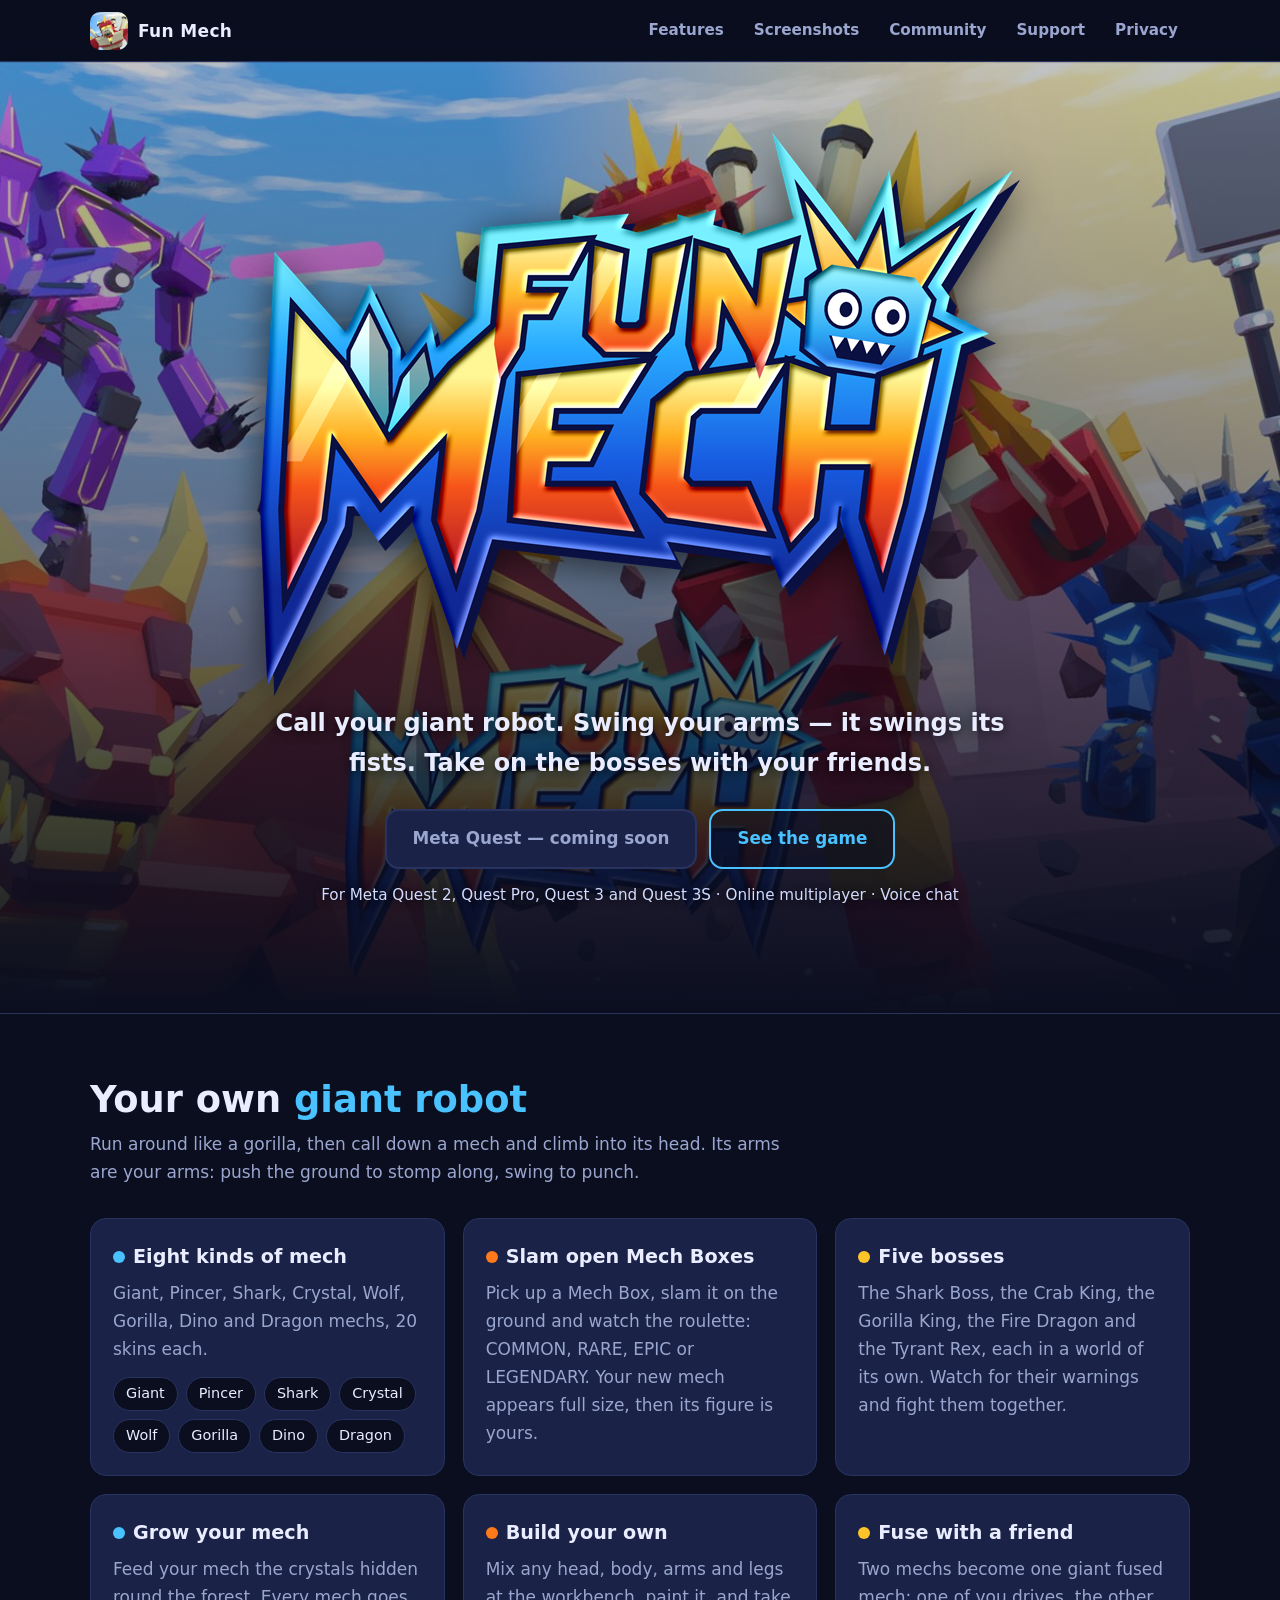
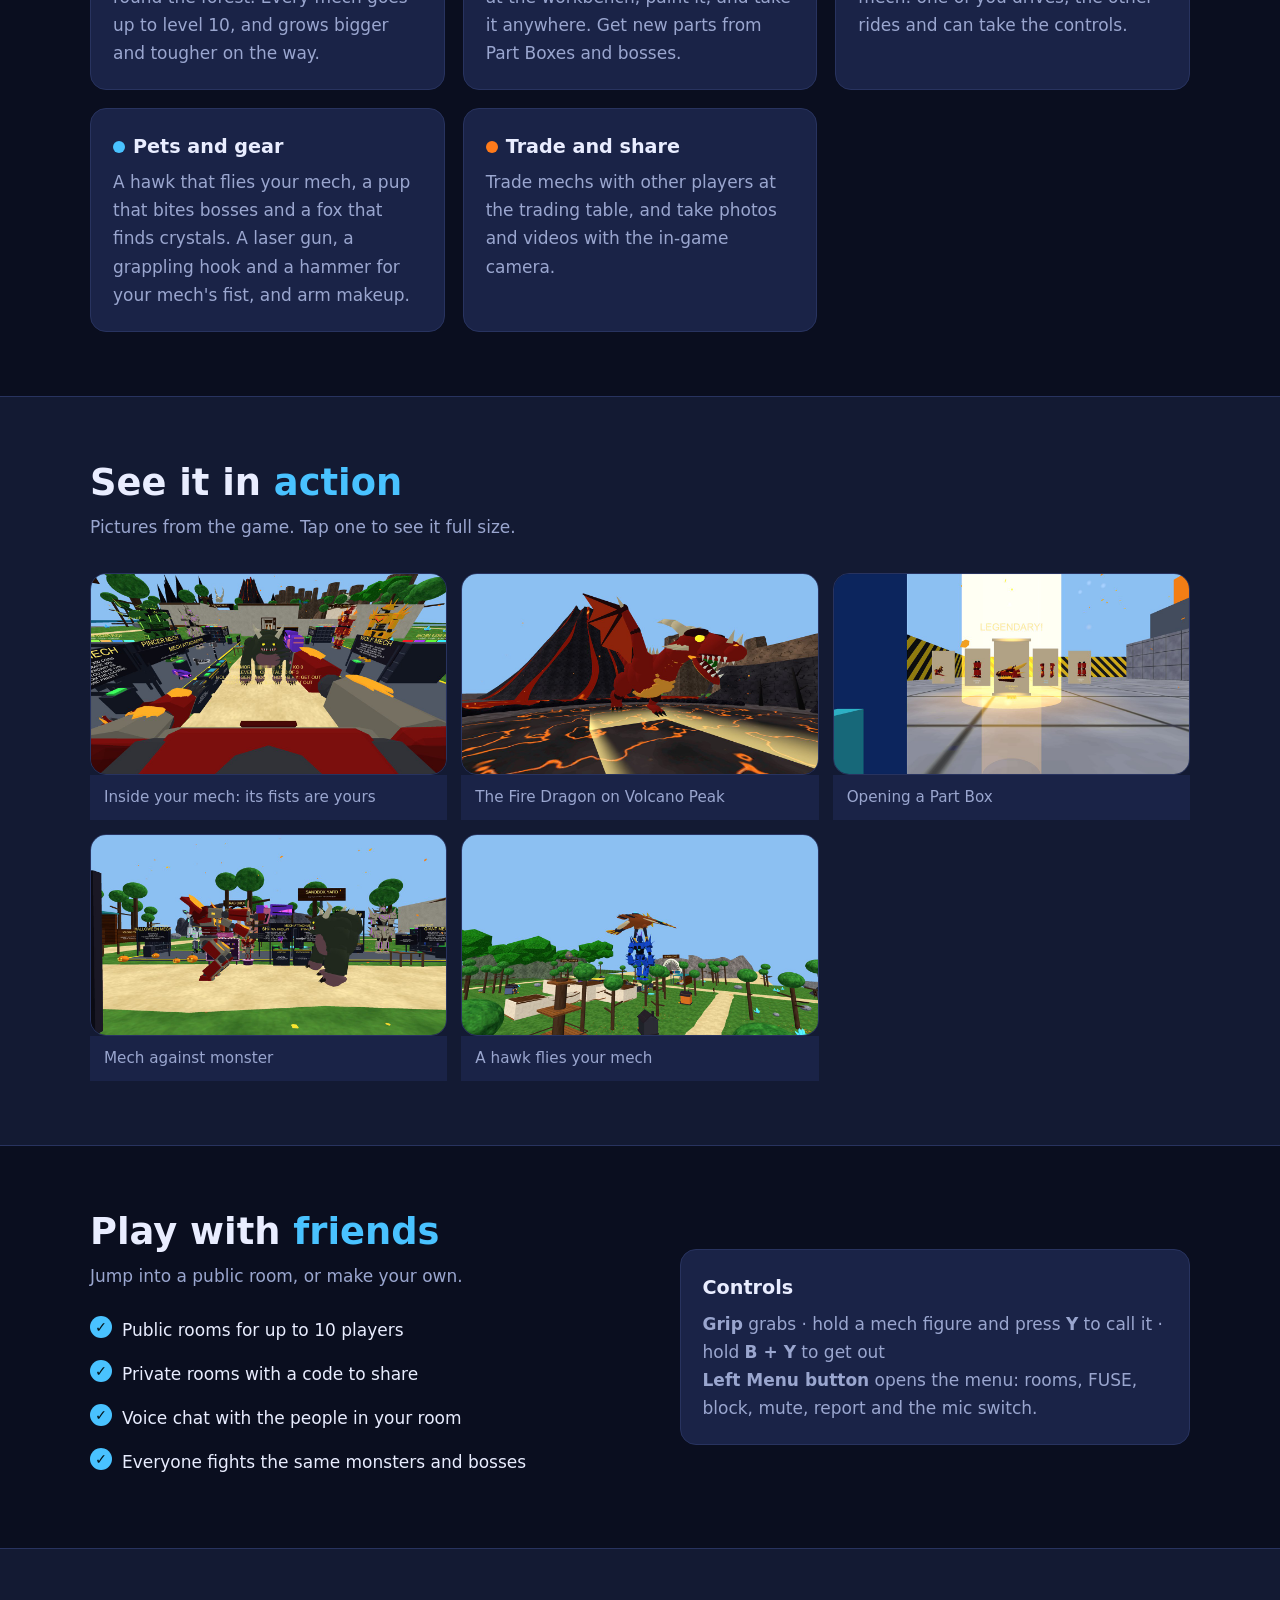
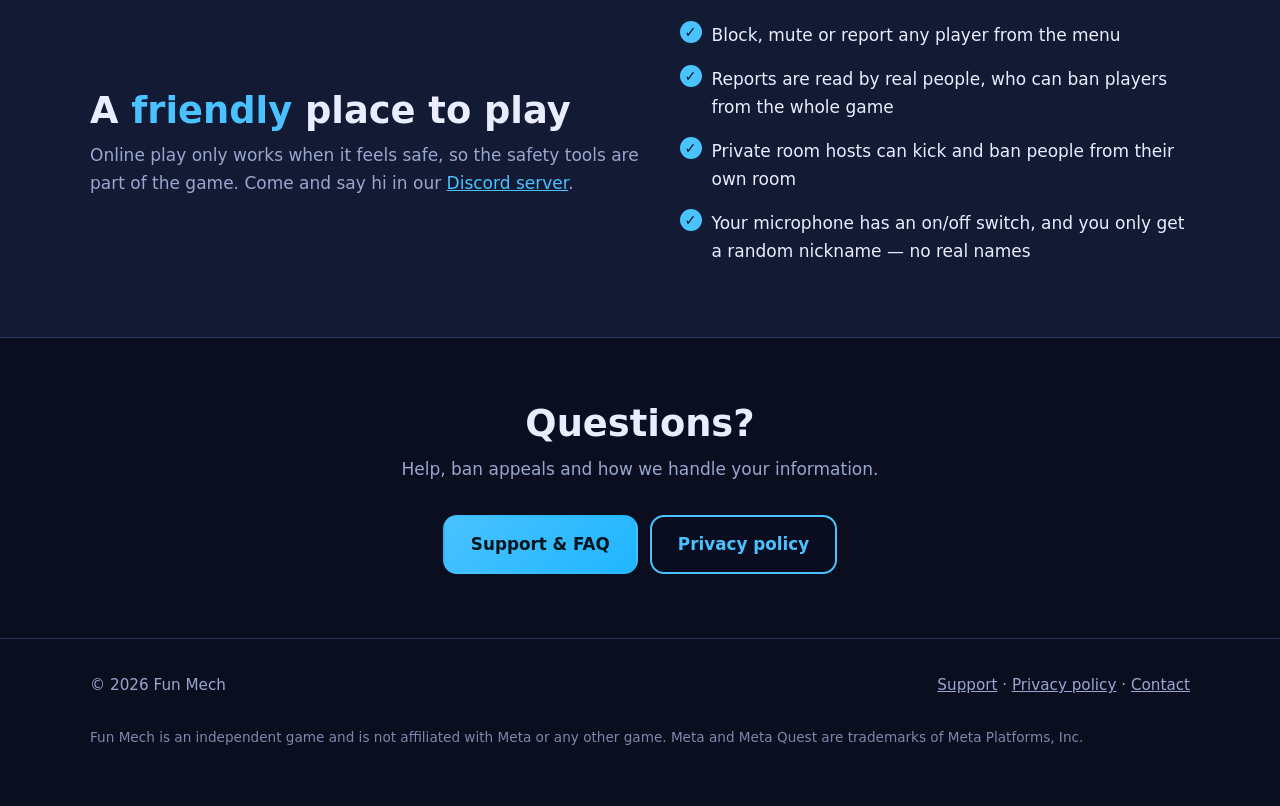
==== index.html @ 5219bb3e "Fun Mech website: home, support and privacy policy" ====
<!doctype html>
<html lang="en">
<head>
<meta charset="utf-8">
<meta name="viewport" content="width=device-width, initial-scale=1">
<title>Fun Mech - Giant robots, bosses and friends on Meta Quest</title>
<meta name="description" content="Call your own giant robot, fight five bosses, open Mech Boxes, build your own mech and fuse with friends. Online multiplayer with voice chat for Meta Quest.">
<meta property="og:title" content="Fun Mech">
<meta property="og:description" content="Call your own giant robot, fight five bosses, open Mech Boxes, build your own mech and fuse with friends. Online multiplayer for Meta Quest.">
<meta property="og:image" content="cover.jpg">
<meta name="theme-color" content="#0a0e1f">
<link rel="icon" href="icon.png">
<link rel="stylesheet" href="style.css">
</head>
<body>

<header class="bar">
  <div class="wrap">
    <a class="brand" href="index.html"><img src="icon.png" alt=""> Fun Mech</a>
    <nav>
      <a href="#features">Features</a>
      <a href="#screenshots">Screenshots</a>
      <a href="#community">Community</a>
      <a href="support.html">Support</a>
      <a href="privacy.html">Privacy</a>
    </nav>
  </div>
</header>

<main>
<div class="hero">
  <div class="inner wrap">
    <h1><img src="logo.png" alt="Fun Mech"><span>Fun Mech</span></h1>
    <p class="tagline">Call your giant robot. Swing your arms &mdash; it swings its fists. Take on the bosses with your friends.</p>
    <div class="cta">
      <!-- When the game is live on the Meta Horizon Store, put its address in the next line's href and remove the "soon" class and the "(coming soon)" text. -->
      <a class="btn soon" href="#" aria-disabled="true">Meta Quest &mdash; coming soon</a>
      <a class="btn ghost" href="#screenshots">See the game</a>
    </div>
    <p class="note">For Meta Quest 2, Quest Pro, Quest 3 and Quest 3S &middot; Online multiplayer &middot; Voice chat</p>
  </div>
</div>

<section id="features">
  <div class="wrap">
    <h2>Your own <em>giant robot</em></h2>
    <p class="lead">Run around like a gorilla, then call down a mech and climb into its head. Its arms are your arms: push the ground to stomp along, swing to punch.</p>
    <div class="cards">
      <div class="card"><h3><span class="dot"></span>Eight kinds of mech</h3><p>Giant, Pincer, Shark, Crystal, Wolf, Gorilla, Dino and Dragon mechs, 20 skins each.
        <span class="guns" style="display:flex"><span>Giant</span><span>Pincer</span><span>Shark</span><span>Crystal</span><span>Wolf</span><span>Gorilla</span><span>Dino</span><span>Dragon</span></span></p></div>
      <div class="card"><h3><span class="dot"></span>Slam open Mech Boxes</h3><p>Pick up a Mech Box, slam it on the ground and watch the roulette: COMMON, RARE, EPIC or LEGENDARY. Your new mech appears full size, then its figure is yours.</p></div>
      <div class="card"><h3><span class="dot"></span>Five bosses</h3><p>The Shark Boss, the Crab King, the Gorilla King, the Fire Dragon and the Tyrant Rex, each in a world of its own. Watch for their warnings and fight them together.</p></div>
      <div class="card"><h3><span class="dot"></span>Grow your mech</h3><p>Feed your mech the crystals hidden round the forest. Every mech goes up to level 10, and grows bigger and tougher on the way.</p></div>
      <div class="card"><h3><span class="dot"></span>Build your own</h3><p>Mix any head, body, arms and legs at the workbench, paint it, and take it anywhere. Get new parts from Part Boxes and bosses.</p></div>
      <div class="card"><h3><span class="dot"></span>Fuse with a friend</h3><p>Two mechs become one giant fused mech: one of you drives, the other rides and can take the controls.</p></div>
      <div class="card"><h3><span class="dot"></span>Pets and gear</h3><p>A hawk that flies your mech, a pup that bites bosses and a fox that finds crystals. A laser gun, a grappling hook and a hammer for your mech's fist, and arm makeup.</p></div>
      <div class="card"><h3><span class="dot"></span>Trade and share</h3><p>Trade mechs with other players at the trading table, and take photos and videos with the in-game camera.</p></div>
    </div>
  </div>
</section>

<section class="alt" id="screenshots">
  <div class="wrap">
    <h2>See it in <em>action</em></h2>
    <p class="lead">Pictures from the game. Tap one to see it full size.</p>
    <div class="shots">
      <figure><a href="shot-1.jpg"><img src="shot-1.jpg" alt="The view from a mech's head, its two big fists up, facing a monster at the Mech Bay" loading="lazy"></a><figcaption>Inside your mech: its fists are yours</figcaption></figure>
      <figure><a href="shot-2.jpg"><img src="shot-2.jpg" alt="The Fire Dragon boss swooping over the lava of Volcano Peak" loading="lazy"></a><figcaption>The Fire Dragon on Volcano Peak</figcaption></figure>
      <figure><a href="shot-3.jpg"><img src="shot-3.jpg" alt="A Part Box roulette stopping on a LEGENDARY dragon head in the Sandbox Yard" loading="lazy"></a><figcaption>Opening a Part Box</figcaption></figure>
      <figure><a href="shot-4.jpg"><img src="shot-4.jpg" alt="A red mech squaring up to a big monster beside the Mech Bay" loading="lazy"></a><figcaption>Mech against monster</figcaption></figure>
      <figure><a href="shot-5.jpg"><img src="shot-5.jpg" alt="A blue mech carried through the sky by its hawk pet" loading="lazy"></a><figcaption>A hawk flies your mech</figcaption></figure>
    </div>
  </div>
</section>

<section id="friends">
  <div class="wrap two">
    <div>
      <h2>Play with <em>friends</em></h2>
      <p class="lead" style="margin-bottom:18px">Jump into a public room, or make your own.</p>
      <ul class="tick">
        <li>Public rooms for up to 10 players</li>
        <li>Private rooms with a code to share</li>
        <li>Voice chat with the people in your room</li>
        <li>Everyone fights the same monsters and bosses</li>
      </ul>
    </div>
    <div class="card">
      <h3>Controls</h3>
      <p><strong>Grip</strong> grabs &middot; hold a mech figure and press <strong>Y</strong> to call it &middot; hold <strong>B + Y</strong> to get out<br>
         <strong>Left Menu button</strong> opens the menu: rooms, FUSE, block, mute, report and the mic switch.</p>
    </div>
  </div>
</section>

<section class="alt" id="community">
  <div class="wrap two">
    <div>
      <h2>A <em>friendly</em> place to play</h2>
      <p class="lead" style="margin-bottom:0">Online play only works when it feels safe, so the safety tools are part of the game. Come and say hi in our <a href="https://discord.gg/SXzyTDpCcC">Discord server</a>.</p>
    </div>
    <ul class="tick">
      <li>Block, mute or report any player from the menu</li>
      <li>Reports are read by real people, who can ban players from the whole game</li>
      <li>Private room hosts can kick and ban people from their own room</li>
      <li>Your microphone has an on/off switch, and you only get a random nickname &mdash; no real names</li>
    </ul>
  </div>
</section>

<section>
  <div class="wrap" style="text-align:center">
    <h2>Questions?</h2>
    <p class="lead" style="margin-inline:auto">Help, ban appeals and how we handle your information.</p>
    <div class="cta"><a class="btn primary" href="support.html">Support &amp; FAQ</a><a class="btn ghost" href="privacy.html">Privacy policy</a></div>
  </div>
</section>
</main>

<footer>
  <div class="wrap">
    <div>&copy; <span id="y">2026</span> Fun Mech</div>
    <div><a href="support.html">Support</a> &middot; <a href="privacy.html">Privacy policy</a> &middot; <a href="https://discord.gg/SXzyTDpCcC">Contact</a></div>
    <p class="fine">Fun Mech is an independent game and is not affiliated with Meta or any other game. Meta and Meta Quest are trademarks of Meta Platforms, Inc.</p>
  </div>
</footer>
<script>document.getElementById('y').textContent = new Date().getFullYear();</script>
</body>
</html>
---- style.css ----
/* Fun Gun - website styles (shared by every page) */
:root {
  --bg: #0a0e1f;
  --panel: #131a33;
  --panel2: #1a2347;
  --text: #e9edff;
  --muted: #9aa6cf;
  --teal: #49c2ff;
  --pink: #ff7a1a;
  --gold: #ffc42a;
  --line: #28335f;
  --radius: 16px;
}
* { box-sizing: border-box; }
html { scroll-behavior: smooth; }
body {
  margin: 0;
  background: var(--bg);
  color: var(--text);
  font: 17px/1.65 system-ui, -apple-system, "Segoe UI", Roboto, Arial, sans-serif;
}
a { color: var(--teal); }
img { max-width: 100%; display: block; }
.wrap { width: min(1100px, 100% - 40px); margin-inline: auto; }

/* ---------- top bar ---------- */
.bar { position: sticky; top: 0; z-index: 10; background: rgba(10, 14, 31, .88); backdrop-filter: blur(10px); border-bottom: 1px solid var(--line); }
.bar .wrap { display: flex; align-items: center; justify-content: space-between; gap: 16px; padding-block: 10px; }
.brand { display: flex; align-items: center; gap: 10px; color: var(--text); text-decoration: none; font-weight: 900; letter-spacing: .02em; }
.brand img { width: 38px; height: 38px; border-radius: 10px; }
nav { display: flex; gap: 6px; flex-wrap: wrap; }
nav a { color: var(--muted); text-decoration: none; padding: 8px 12px; border-radius: 10px; font-weight: 600; font-size: .95rem; }
nav a:hover, nav a[aria-current="page"] { color: var(--text); background: var(--panel2); }

/* ---------- hero ---------- */
.hero { position: relative; min-height: min(78vh, 680px); display: grid; place-items: center; text-align: center; overflow: hidden; border-bottom: 1px solid var(--line); }
.hero::before { content: ""; position: absolute; inset: 0; background: url("cover.jpg") center / cover; filter: saturate(1.1); }
.hero::after { content: ""; position: absolute; inset: 0; background: linear-gradient(180deg, rgba(10, 14, 31, .25) 0%, rgba(10, 14, 31, .55) 55%, var(--bg) 100%); }
.hero .inner { position: relative; z-index: 1; padding: 70px 0 90px; }
.hero h1 { margin: 0 auto 8px; width: min(760px, 92%); }
.hero h1 img { margin-inline: auto; filter: drop-shadow(0 6px 18px rgba(0, 0, 0, .6)); }
.hero h1 span { position: absolute; width: 1px; height: 1px; overflow: hidden; clip: rect(0 0 0 0); }
.tagline { font-size: clamp(1.1rem, 2.6vw, 1.5rem); font-weight: 700; margin: 8px auto 26px; max-width: 760px; text-shadow: 0 2px 12px rgba(0, 0, 0, .8); }
.cta { display: flex; justify-content: center; gap: 12px; flex-wrap: wrap; }
.btn { display: inline-block; padding: 14px 26px; border-radius: 14px; font-weight: 800; text-decoration: none; border: 2px solid transparent; font-size: 1.05rem; }
.btn.primary { background: linear-gradient(135deg, var(--teal), #20b6ff); color: #04141a; }
.btn.primary:hover { filter: brightness(1.1); }
.btn.ghost { border-color: var(--teal); color: var(--teal); background: rgba(10, 14, 31, .55); }
.btn.soon { background: var(--panel2); color: var(--muted); border-color: var(--line); cursor: default; }
.note { color: #d3dcff; font-size: .95rem; margin-top: 14px; text-shadow: 0 1px 8px rgba(0, 0, 0, .8); }

/* ---------- sections ---------- */
section { padding: 64px 0; }
section.alt { background: var(--panel); border-block: 1px solid var(--line); }
h2 { font-size: clamp(1.6rem, 4vw, 2.3rem); margin: 0 0 8px; line-height: 1.2; }
h2 em { font-style: normal; color: var(--teal); }
.lead { color: var(--muted); max-width: 700px; margin: 0 0 32px; }

.cards { display: grid; gap: 18px; grid-template-columns: repeat(auto-fit, minmax(300px, 1fr)); }
.card { background: var(--panel2); border: 1px solid var(--line); border-radius: var(--radius); padding: 22px; }
section.alt .card { background: var(--bg); }
.card h3 { margin: 0 0 6px; font-size: 1.2rem; }
.card h3 .dot { display: inline-block; width: 12px; height: 12px; border-radius: 50%; margin-right: 8px; background: var(--teal); }
.card:nth-child(3n+2) h3 .dot { background: var(--pink); }
.card:nth-child(3n) h3 .dot { background: var(--gold); }
.card p { margin: 0; color: var(--muted); }

.guns { display: flex; flex-wrap: wrap; gap: 8px; margin-top: 14px; }
.guns span { background: var(--bg); border: 1px solid var(--line); border-radius: 999px; padding: 4px 12px; font-size: .9rem; color: var(--text); }
.guns span.scifi { border-color: var(--teal); color: var(--teal); }

.shots { display: grid; gap: 14px; grid-template-columns: repeat(auto-fit, minmax(300px, 1fr)); }
.shots a { display: block; border-radius: var(--radius); overflow: hidden; border: 1px solid var(--line); background: #000; }
.shots img { width: 100%; aspect-ratio: 16 / 9; object-fit: cover; transition: transform .25s; }
.shots a:hover img { transform: scale(1.04); }
.shots figcaption { padding: 10px 14px; font-size: .95rem; color: var(--muted); background: var(--panel2); }
.shots figure { margin: 0; }

.two { display: grid; gap: 28px; grid-template-columns: 1fr; align-items: center; }
@media (min-width: 800px) { .two { grid-template-columns: 1.1fr 1fr; } }
ul.tick { list-style: none; padding: 0; margin: 0; }
ul.tick li { padding: 8px 0 8px 32px; position: relative; }
ul.tick li::before { content: "\2713"; position: absolute; left: 0; top: 8px; width: 22px; height: 22px; border-radius: 50%; background: var(--teal); color: #04141a; font-weight: 900; text-align: center; line-height: 22px; font-size: .9rem; }

/* ---------- text pages ---------- */
.page { padding: 48px 0 72px; }
.page h1 { font-size: clamp(2rem, 5vw, 2.8rem); margin: 0 0 6px; }
.page h2 { margin-top: 38px; font-size: 1.4rem; border-bottom: 1px solid var(--line); padding-bottom: 6px; }
.page .meta { color: var(--muted); margin-bottom: 26px; }
.page table { width: 100%; border-collapse: collapse; margin: 14px 0; font-size: .96rem; }
.page th, .page td { border: 1px solid var(--line); padding: 10px 12px; text-align: left; vertical-align: top; }
.page th { background: var(--panel2); }
.page details { background: var(--panel); border: 1px solid var(--line); border-radius: 12px; padding: 12px 16px; margin: 10px 0; }
.page summary { cursor: pointer; font-weight: 700; }
.page details p { margin: 10px 0 0; color: var(--muted); }
.fill { background: #4a3d00; color: #ffe27a; padding: 0 5px; border-radius: 4px; }

/* ---------- footer ---------- */
footer { border-top: 1px solid var(--line); padding: 34px 0 44px; color: var(--muted); font-size: .95rem; }
footer .wrap { display: flex; flex-wrap: wrap; gap: 14px 30px; justify-content: space-between; }
footer a { color: var(--muted); }
footer a:hover { color: var(--teal); }
.fine { width: 100%; font-size: .85rem; opacity: .8; }
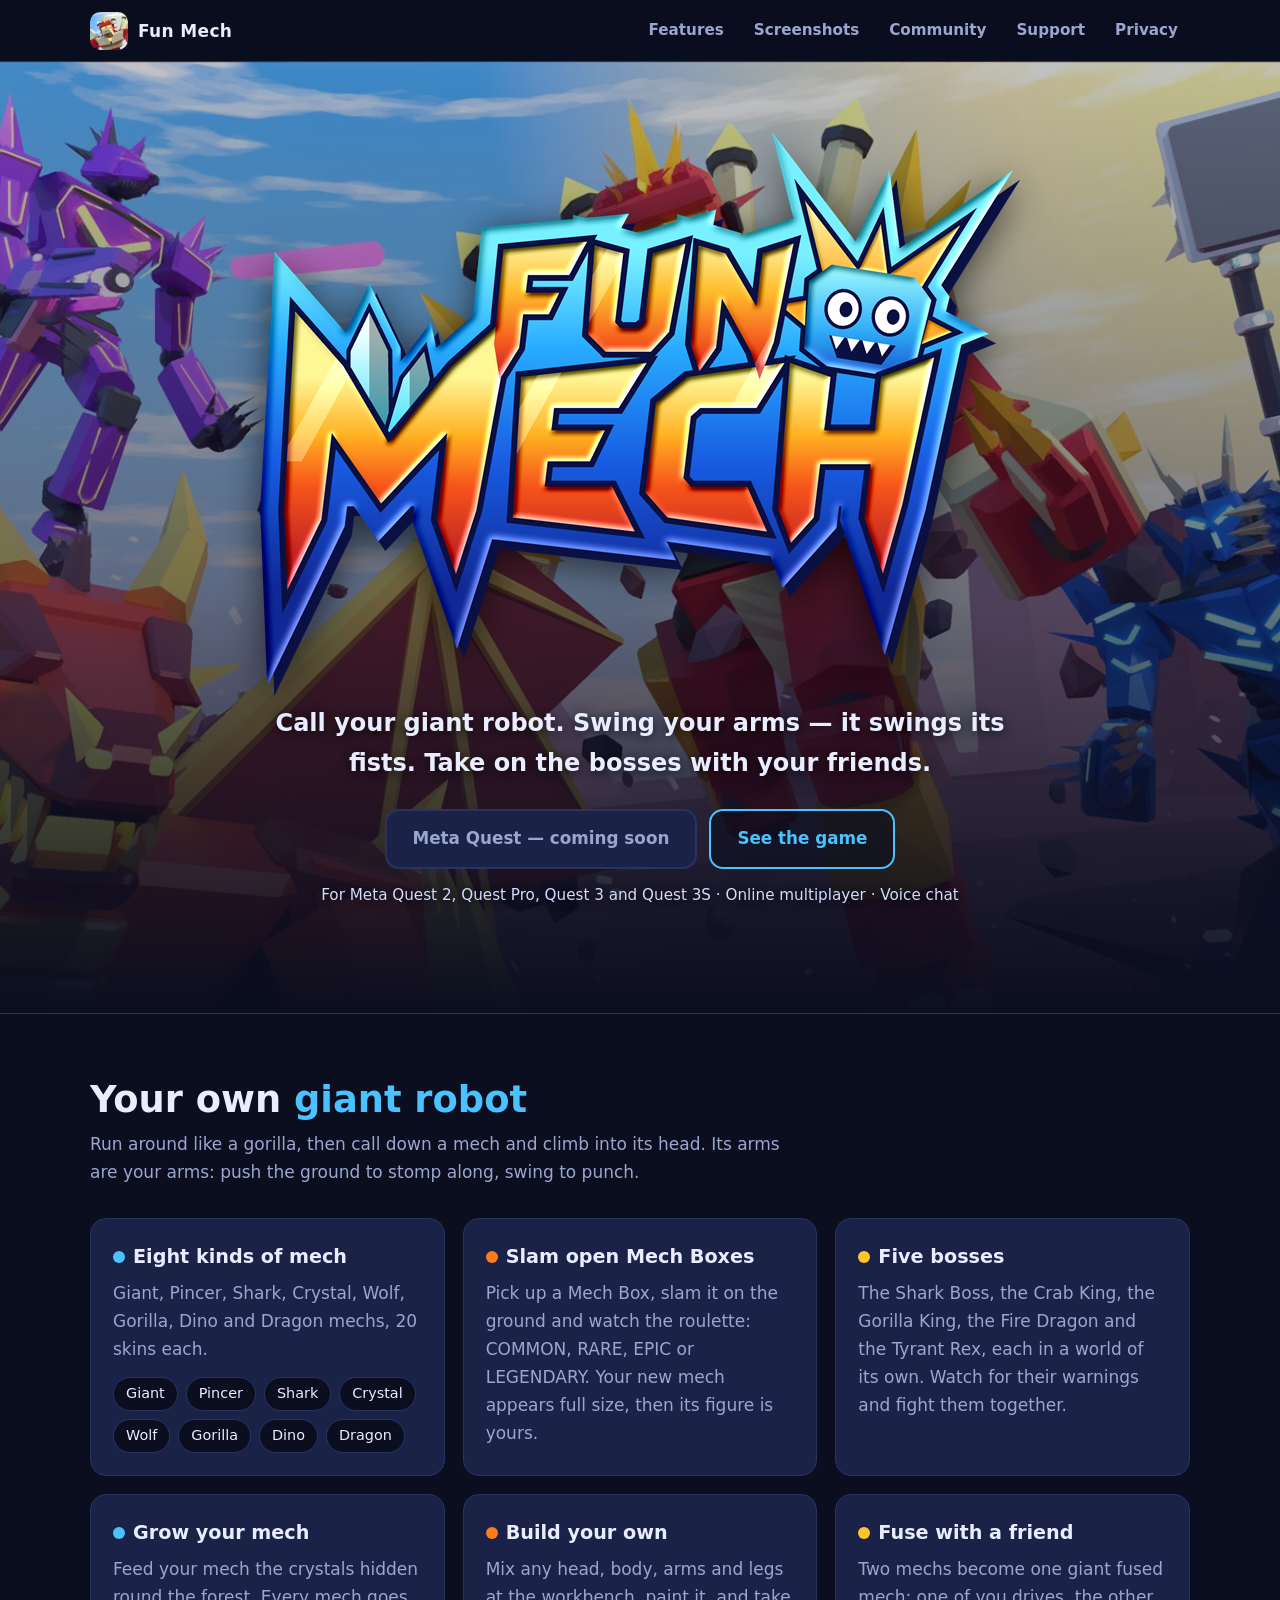
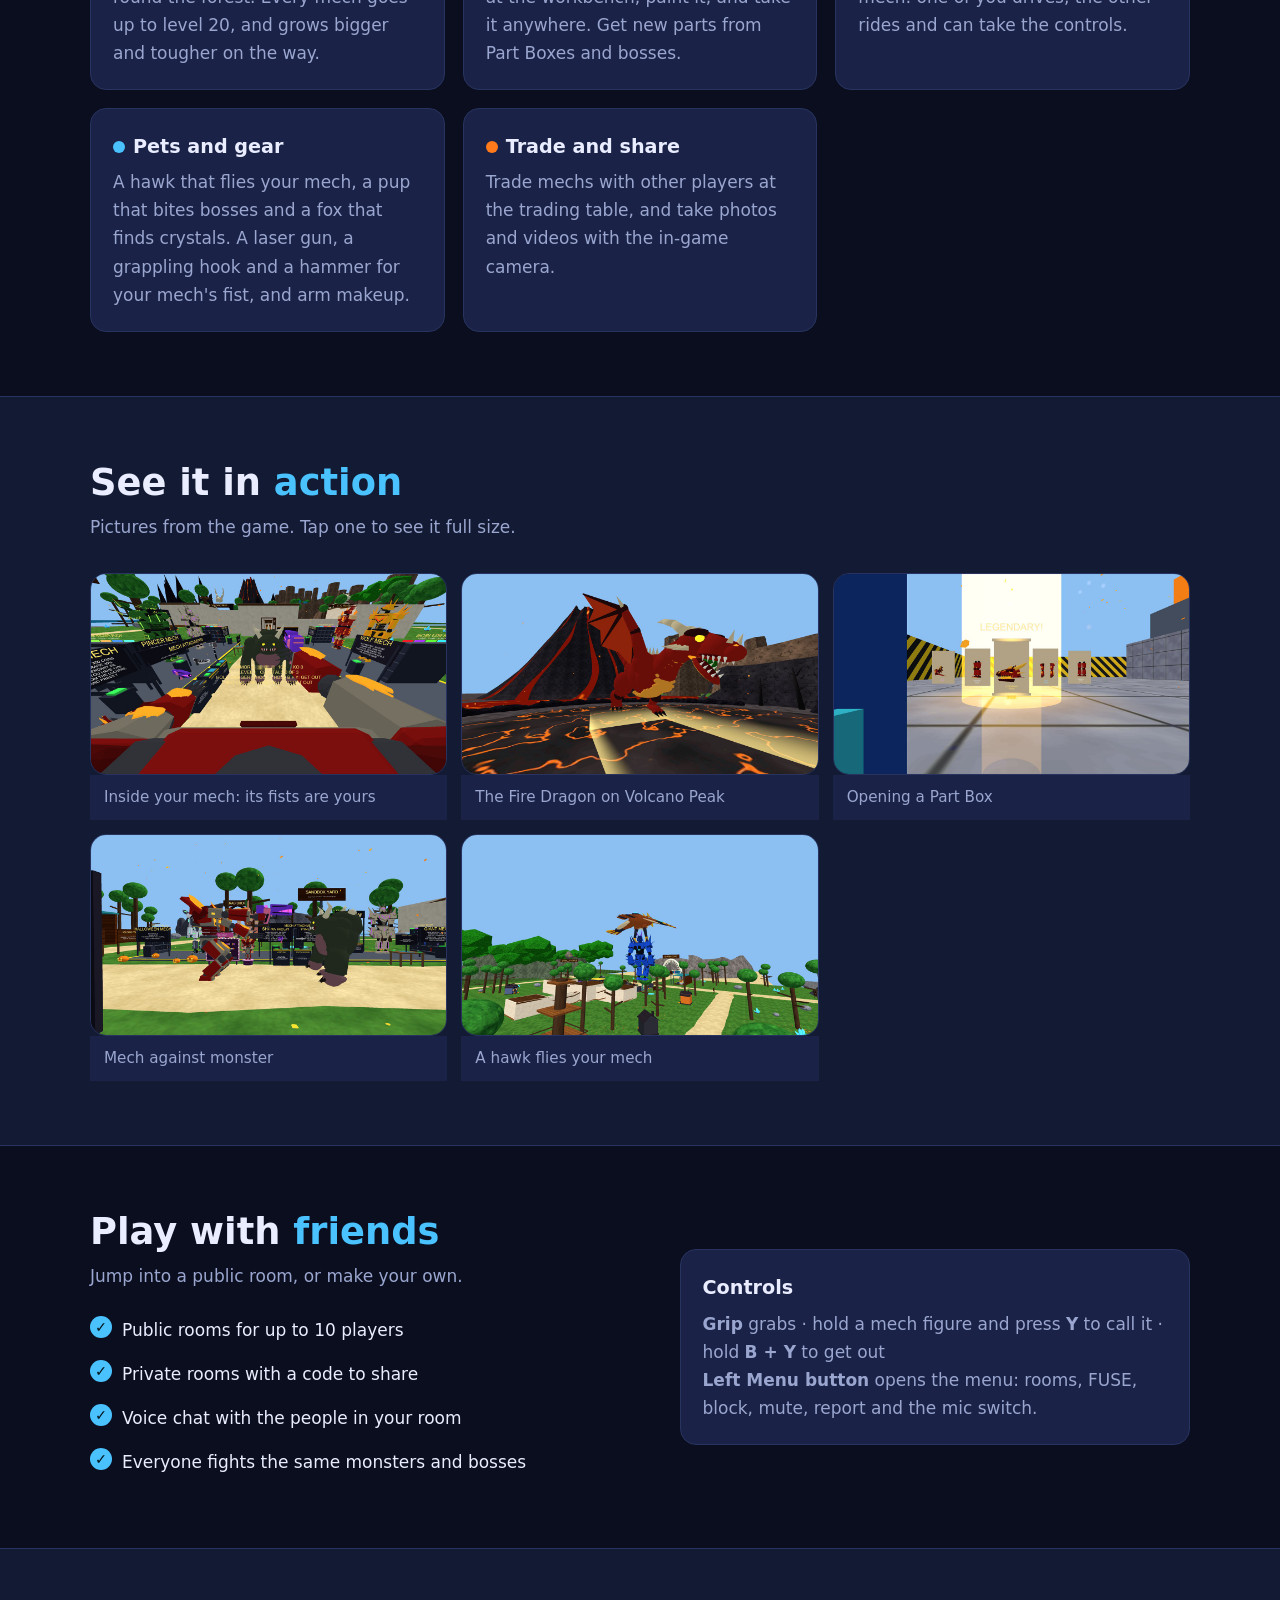
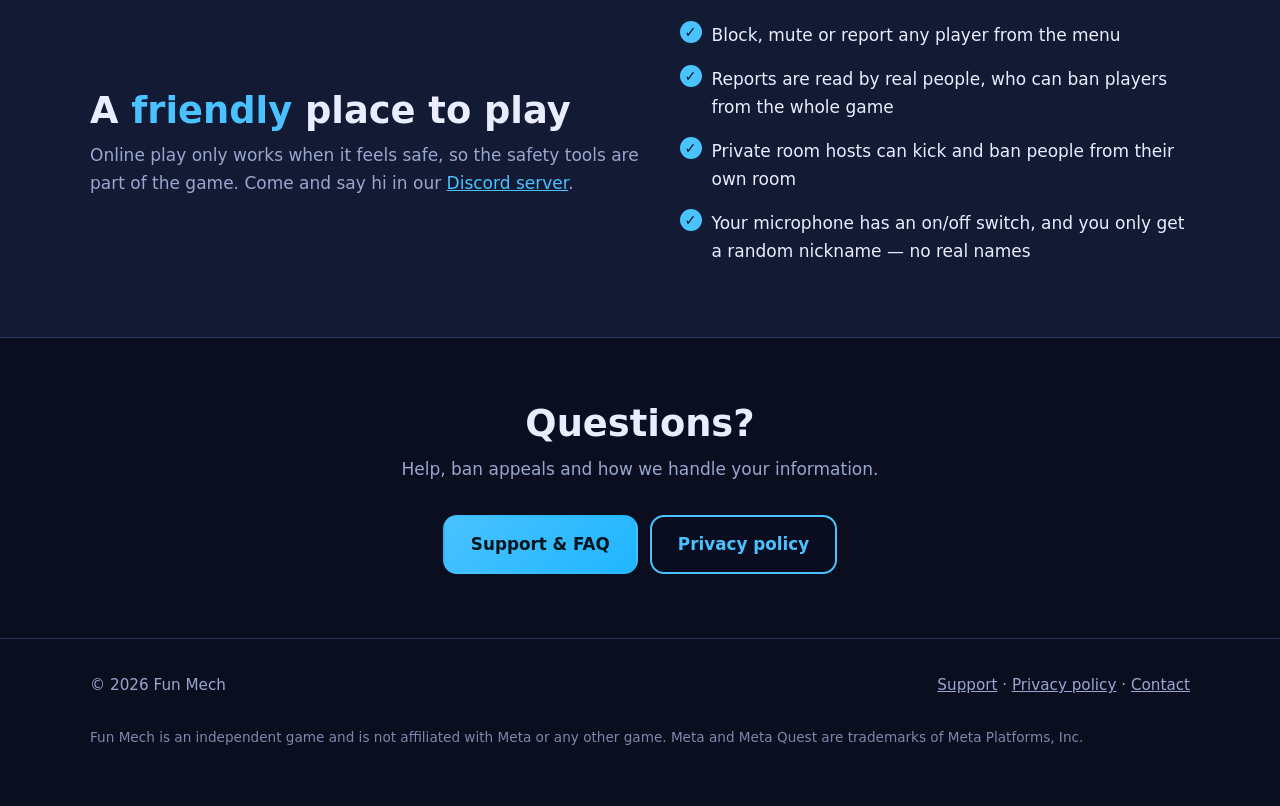
==== commit 56352cca: "Mechs now level up to 20" ====
--- a/index.html
+++ b/index.html
@@ -50,7 +50,7 @@
         <span class="guns" style="display:flex"><span>Giant</span><span>Pincer</span><span>Shark</span><span>Crystal</span><span>Wolf</span><span>Gorilla</span><span>Dino</span><span>Dragon</span></span></p></div>
       <div class="card"><h3><span class="dot"></span>Slam open Mech Boxes</h3><p>Pick up a Mech Box, slam it on the ground and watch the roulette: COMMON, RARE, EPIC or LEGENDARY. Your new mech appears full size, then its figure is yours.</p></div>
       <div class="card"><h3><span class="dot"></span>Five bosses</h3><p>The Shark Boss, the Crab King, the Gorilla King, the Fire Dragon and the Tyrant Rex, each in a world of its own. Watch for their warnings and fight them together.</p></div>
-      <div class="card"><h3><span class="dot"></span>Grow your mech</h3><p>Feed your mech the crystals hidden round the forest. Every mech goes up to level 10, and grows bigger and tougher on the way.</p></div>
+      <div class="card"><h3><span class="dot"></span>Grow your mech</h3><p>Feed your mech the crystals hidden round the forest. Every mech goes up to level 20, and grows bigger and tougher on the way.</p></div>
       <div class="card"><h3><span class="dot"></span>Build your own</h3><p>Mix any head, body, arms and legs at the workbench, paint it, and take it anywhere. Get new parts from Part Boxes and bosses.</p></div>
       <div class="card"><h3><span class="dot"></span>Fuse with a friend</h3><p>Two mechs become one giant fused mech: one of you drives, the other rides and can take the controls.</p></div>
       <div class="card"><h3><span class="dot"></span>Pets and gear</h3><p>A hawk that flies your mech, a pup that bites bosses and a fox that finds crystals. A laser gun, a grappling hook and a hammer for your mech's fist, and arm makeup.</p></div>
